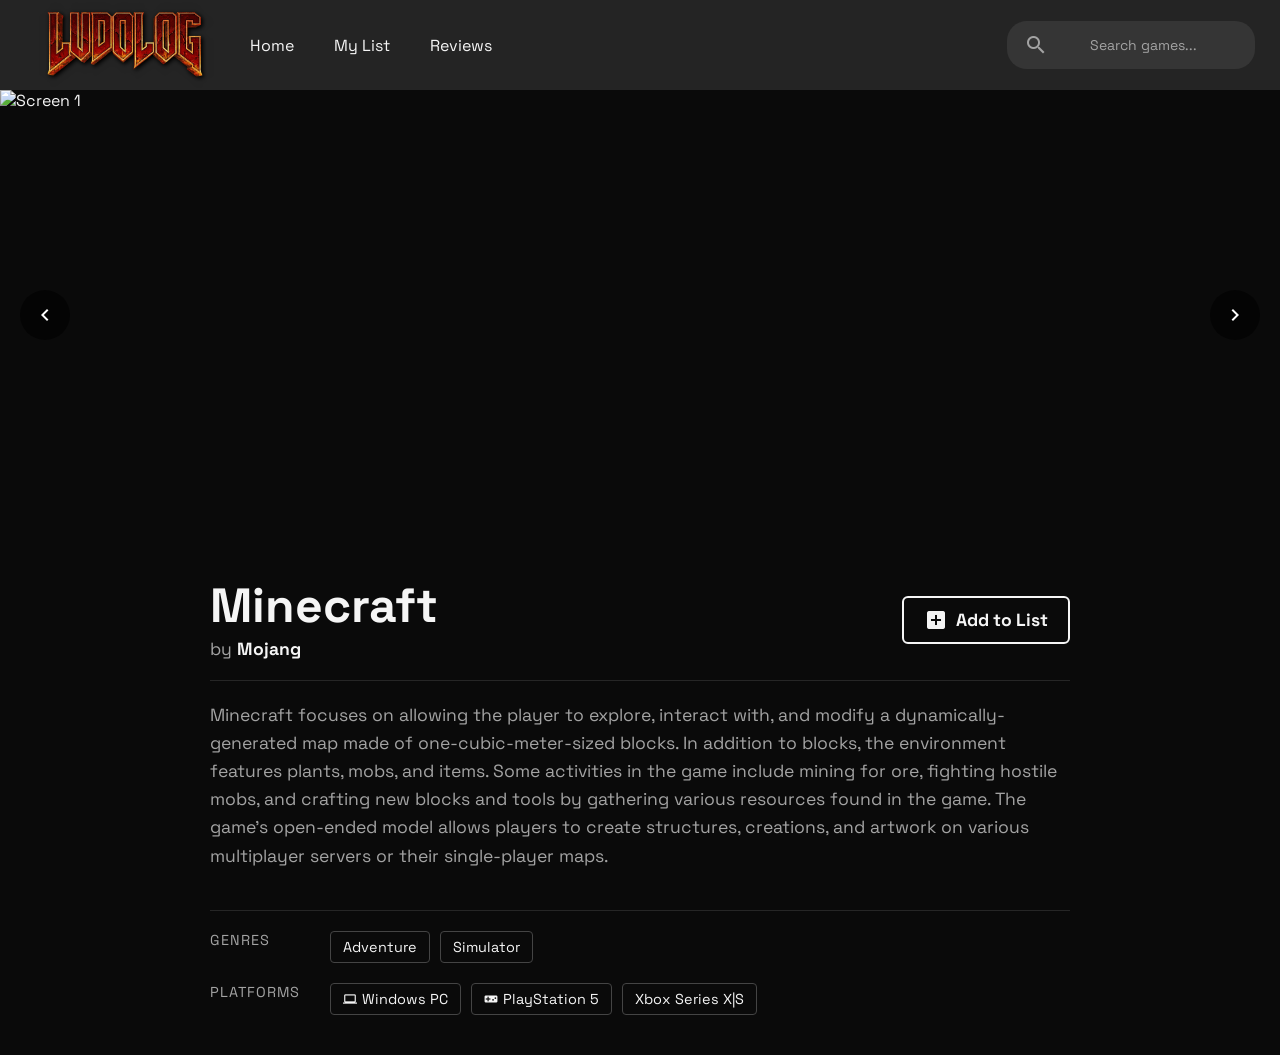
==== details.html @ b071412a "dodanie widoku szczegółowego, dodanie gwiazdek w index.html" ====
<!DOCTYPE html>
<html lang="pl">
<head>
    <meta charset="UTF-8">
    <meta name="viewport" content="width=device-width, initial-scale=1.0">
    <title>Ludolog</title>
    <link rel="stylesheet" href="style.css">
    <link rel="stylesheet" href="details.css">

    <link rel="preconnect" href="https://fonts.googleapis.com">
    <link rel="preconnect" href="https://fonts.gstatic.com" crossorigin>
    <link href="https://fonts.googleapis.com/css2?family=Space+Grotesk:wght@300..700&display=swap" rel="stylesheet">
    
    <link href="https://fonts.googleapis.com/icon?family=Material+Icons" rel="stylesheet">
</head>
<body>
    
    <header class="main-header">
        <div class="header-left">
            <a href="./index.html"><img src="./logo_cien.png" class="logo" alt="Ludolog Logo"></a>
            <nav class="navigation">
                <ul>
                    <li><a href="./index.html">Home</a></li>
                    <li><a href="./mylist.html">My List</a></li>
                    <li><a href="#">Reviews</a></li>
                </ul>
            </nav>
        </div>
        <div class="header-right">
            <div class="search-container">
                <span class="material-icons search-icon">search</span>
                <input type="text" placeholder="Search games..." class="search-input">
            </div>
        </div>
    </header>

   <main class="game-details-page">
        
        <section class="carousel-container">
            <button class="carousel-btn left" onclick="scrollCarousel(-1)">
                <span class="material-icons">chevron_left</span>
            </button>
            
            <div class="carousel-track" id="screenshot-track">
                <img src="https://image.api.playstation.com/vulcan/ap/rnd/202407/2423/6fe83bf38f93a06816c21b46ce73945f157260319c4a77d2.jpg?w=1920&thumb=false" alt="Screen 1">
                <img src="https://image.api.playstation.com/vulcan/ap/rnd/202407/2423/0193d3b773501fffe0609513ab4e134ff14759ede12d4423.jpg?w=1920&thumb=false" alt="Screen 2">
                <img src="https://image.api.playstation.com/vulcan/ap/rnd/202407/2423/fc3e64baae92f6976c2ec81e4020e7862c9afaaf103c1317.jpg?w=1920&thumb=false" alt="Screen 3">
            </div>

            <button class="carousel-btn right" onclick="scrollCarousel(1)">
                <span class="material-icons">chevron_right</span>
            </button>
        </section>

        <section class="game-info-wrapper">
            
            <div class="title-row">
                <div class="title-left">
                    <h1 class="game-title">Minecraft</h1>
                    <p class="game-developer">by <strong>Mojang</strong></p>
                </div>
                <div class="title-right">
                    <button class="btn btn-add">
                        <span class="material-icons">add_box</span> Add to List
                    </button>
                </div>
            </div>

            <p class="game-description">
                Minecraft focuses on allowing the player to explore, interact with, and modify a dynamically-generated map made of one-cubic-meter-sized blocks. In addition to blocks, the environment features plants, mobs, and items. Some activities in the game include mining for ore, fighting hostile mobs, and crafting new blocks and tools by gathering various resources found in the game. The game's open-ended model allows players to create structures, creations, and artwork on various multiplayer servers or their single-player maps.
            </p>

            <div class="meta-section">
                <div class="meta-row">
                    <span class="meta-label">GENRES</span>
                    <div class="pills-group">
                        <span class="pill">Adventure</span>
                        <span class="pill">Simulator</span>
                    </div>
                </div>
                <div class="meta-row">
                    <span class="meta-label">PLATFORMS</span>
                    <div class="pills-group">
                        <span class="pill"><span class="material-icons" style="font-size: 14px;">computer</span> Windows PC</span>
                        <span class="pill"><span class="material-icons" style="font-size: 14px;">videogame_asset</span> PlayStation 5</span>
                        <span class="pill">Xbox Series X|S</span>
                    </div>
                </div>
            </div>

        </section>
    </main>

    <script>
        function scrollCarousel(direction) {
            const track = document.getElementById('screenshot-track');
            track.scrollBy({ left: track.clientWidth * direction, behavior: 'smooth' });
        }
    </script>

</body>
</html>
---- style.css ----
:root {
    --bg-main: #0a0a0a;
    --bg-surface: #171717;
    --text-primary: #f5f5f5;
    --text-secondary: #a3a3a3;
}

* {
    box-sizing: border-box;
    margin: 0;
    padding: 0;
}

body {
    background-color: var(--bg-main);
    color: var(--text-primary);
    font-family: 'Space Grotesk', sans-serif;
    display: flex;
    flex-direction: column;
}

.main-header {
    display: flex;
    justify-content: space-between;
    align-items: center;
    height: 90px;
    background: #242424;
    width: 100%;
    padding-right: 20px;
    padding: 0 25px;

    position: sticky;
    top: 0;
    z-index: 100;
}

.header-left {
    display: flex;
    align-items: center;
}

.header-right input {
    padding: 8px 32px;
}

.logo {
  width: 200px;
  margin-right: 25px;
  cursor: pointer;
}

.navigation ul {
    display: flex;
    list-style: none;
    gap: 40px;
}

.navigation a {
    color: var(--text-primary);
    text-decoration: none;
}

.hero-banner {
    height: 70vh; 
    background-image: url('https://image.api.playstation.com/vulcan/img/cfn/11307dSLGPYbfJRCxju9sqfXEbXcBtWYayUdp7WurqlCJW00Dul5UoUIeXygp8EptD8baUnedEzegLGwqeZPuXbsFxcs6PeF.jpg'); 
    background-size: cover; 
    background-position: center;

    display: flex;
    align-items: center;
    padding: 0 50px;
    
    position: relative; /*gradient*/
}

.hero-banner::after {
    content: "";
    position: absolute;
    bottom: 0;
    left: 0;
    width: 100%;
    height: 200px;
    background: linear-gradient(to top, #0a0a0a 0%, transparent 100%);
}

.hero-content {
    max-width: 600px;
    position: relative;
    z-index: 2;
}

.hero-title {
    font-size: 3rem;
    margin-bottom: 20px;
    text-shadow: 2px 2px 5px rgba(0,0,0,0.8);
}

.hero-desc {
    font-size: 1.2rem;
    margin-bottom: 30px;
    line-height: 1.5;
    text-shadow: 1px 1px 3px rgba(0,0,0,0.8);
}

.hero-buttons {
    display: flex;
    gap: 15px;
}

.btn {
    padding: 10px 25px;
    font-size: 1.1rem;
    font-weight: bold;
    border: none;
    border-radius: 4px;
    cursor: pointer;
    font-family: 'Space Grotesk', sans-serif;
}

.btn-add {
    background-color: white;
    color: black;
}

.btn-info {
    background-color: rgba(109, 109, 110, 0.7);
    color: white;
}

.game-row {
    margin-top: 20px;
    padding: 0 50px;
    margin-bottom: 40px;
}

.row-title {
    font-size: 1.4rem;
    color: var(--text-primary);
    margin-bottom: 15px;
    font-weight: 600;
}

.row-posters {
    display: flex;
    gap: 15px;
    overflow-x: auto;
    overflow-y: hidden;
    padding: 20px 0;
    scroll-behavior: smooth;
}

.row-posters::-webkit-scrollbar {
    display: none;
}

.row-poster {
    width: 260px;
    height: 146px;
    object-fit: cover;
    border-radius: 6px;
    cursor: pointer;
    transition: transform 0.3s ease-out;
    flex-shrink: 0;
}

.row-poster:hover {
    transform: scale(1.08);
    z-index: 10;
}

.search-container {
    display: flex;
    align-items: center;
    background-color: rgba(255, 255, 255, 0.08);
    border: 1px solid transparent;
    border-radius: 20px;
    padding: 6px 16px;
    transition: all 0.3s ease;
}

.search-container:focus-within {
    background-color: rgba(0, 0, 0, 0.8);
    border-color: var(--text-primary);
}

.search-icon {
    color: var(--text-secondary);
    margin-right: 10px;
    font-size: 20px; 
    transition: color 0.3s ease;
}

.search-container:focus-within .search-icon {
    color: var(--text-primary);
}

.search-input {
    background: transparent;
    border: none;
    color: var(--text-primary);
    font-family: inherit;
    font-size: 14px;
    width: 180px;
    outline: none;
    transition: width 0.3s ease;
}

.search-input:focus {
    width: 250px; 
}

.search-input::placeholder {
    color: var(--text-secondary);
}

.game-card {
    position: relative;
    width: 260px;
    height: 146px;
    flex-shrink: 0;
    border-radius: 6px;
    overflow: hidden;
    cursor: pointer;
    transition: transform 0.3s ease-out;
}

.game-card:hover {
    transform: scale(1.08);
    z-index: 10;
}

.row-poster {
    width: 100%;
    height: 100%;
    object-fit: cover;
    display: block;
}

.rating-overlay {
    position: absolute;
    bottom: 0;
    left: 0;
    width: 100%;
    background: rgba(0, 0, 0, 0.6);
    color: white;
    padding: 10px;
    display: flex;
    justify-content: center;
    gap: 10px;
    align-items: center;
    transform: translateY(100%);
    transition: transform 0.3s ease-in-out;
    box-sizing: border-box;
}

.game-card:hover .rating-overlay {
    transform: translateY(0);
}

.stars {
    color: #f1c40f; 
    letter-spacing: 2px;
}

.rating-text {
    font-weight: 700;
    font-size: 1.1rem;
}
---- details.css ----
.game-details-page {
    width: 100%;
}

.carousel-container {
    position: relative;
    width: 100%;
    height: 50vh;
}

.carousel-container::after {
    content: "";
    position: absolute;
    bottom: 0;
    left: 0;
    width: 100%;
    
    height: 150px; 
    
    background: linear-gradient(to top, var(--bg-main) 0%, transparent 100%);
    
    pointer-events: none; 
    
    z-index: 5; 
}

.carousel-track {
    display: flex;
    overflow-x: auto;
    scroll-behavior: smooth;
    scroll-snap-type: x mandatory;
    height: 100%;
    scrollbar-width: none; 
    -ms-overflow-style: none;
}

.carousel-track::-webkit-scrollbar {
    display: none;
}

.carousel-track img {
    flex: 0 0 100%;
    height: 100%;
    object-fit: cover;
    scroll-snap-align: center; 
}

.carousel-btn {
    position: absolute;
    top: 50%;
    transform: translateY(-50%);
    background: rgba(0, 0, 0, 0.6);
    color: white;
    border: none;
    border-radius: 50%;
    width: 50px;
    height: 50px;
    cursor: pointer;
    z-index: 10;
    display: flex;
    align-items: center;
    justify-content: center;
    transition: background 0.3s;
}

.carousel-btn:hover {
    background: rgba(255, 255, 255, 0.8); 
    color: black;
}

.carousel-btn.left { left: 20px; }
.carousel-btn.right { right: 20px; }

.game-info-wrapper {
    max-width: 900px;
    margin: 0 auto;
    padding: 40px 20px;
}

.title-row {
    display: flex;
    justify-content: space-between;
    align-items: center;
    margin-bottom: 20px;
    border-bottom: 1px solid #262626; 
    padding-bottom: 20px;
}

.game-title {
    font-size: 3rem;
    line-height: 1.1;
    margin-bottom: 5px;
}

.game-developer {
    color: var(--text-secondary);
    font-size: 1.1rem;
}

.game-developer strong {
    color: var(--text-primary);
}

.btn-add {
    background-color: transparent;
    border: 2px solid var(--text-primary);
    color: var(--text-primary);
    display: flex;
    align-items: center;
    gap: 8px;
    border-radius: 6px;
    padding: 10px 20px;
}

.btn-add:hover {
    background-color: var(--text-primary);
    color: var(--bg-main);
}

.game-description {
    font-size: 1.1rem;
    color: var(--text-secondary);
    line-height: 1.6;
    margin-bottom: 40px;
}

.meta-section {
    display: flex;
    flex-direction: column;
    gap: 20px;
    border-top: 1px solid #262626;
    padding-top: 20px;
}

.meta-row {
    display: flex;
    align-items: flex-start;
}

.meta-label {
    width: 120px; 
    color: var(--text-secondary);
    font-size: 0.9rem;
    letter-spacing: 1px;
}

.pills-group {
    display: flex;
    flex-wrap: wrap;
    gap: 10px;
}

.pill {
    display: flex;
    align-items: center;
    gap: 5px;
    background-color: transparent;
    border: 1px solid #444;
    color: var(--text-primary);
    padding: 6px 12px;
    border-radius: 4px;
    font-size: 0.9rem;
    cursor: pointer;
    transition: background-color 0.2s, border-color 0.2s;
}

.pill:hover {
    background-color: rgba(255, 255, 255, 0.1);
    border-color: var(--text-primary);
}
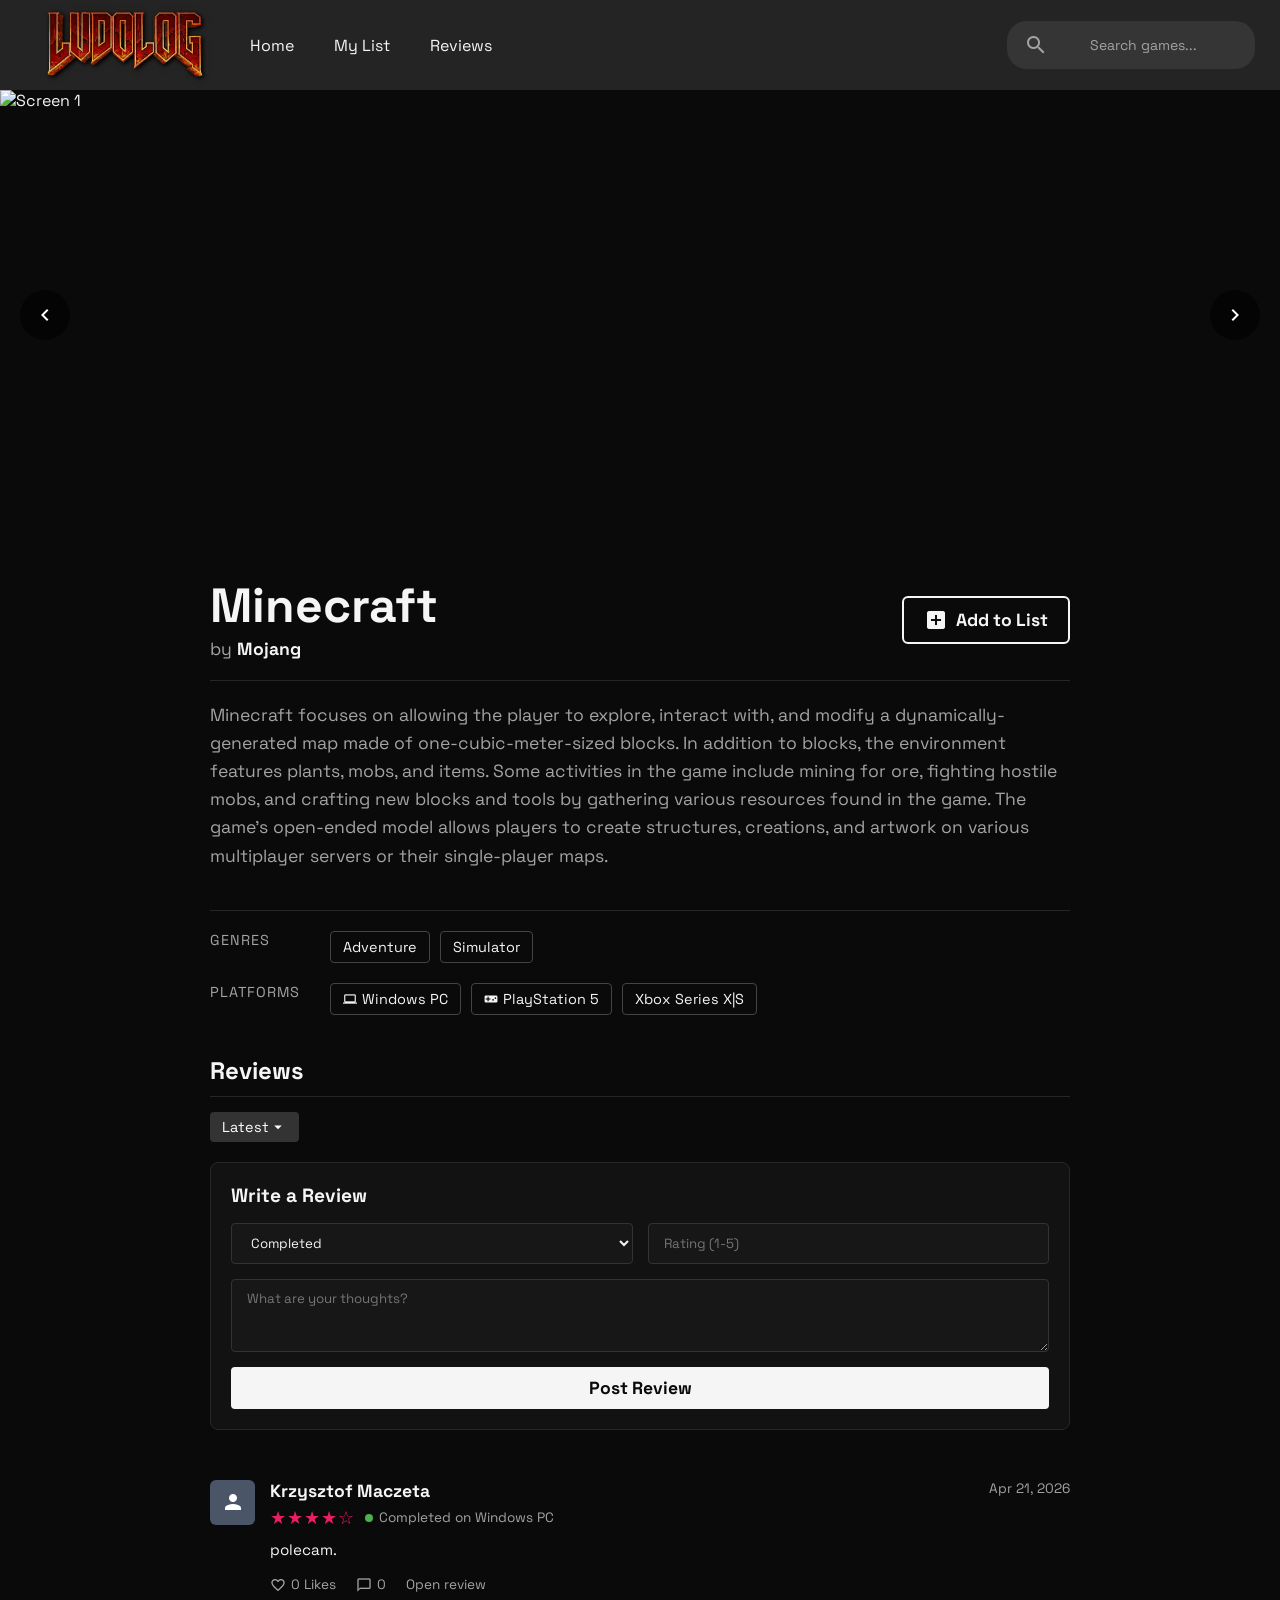
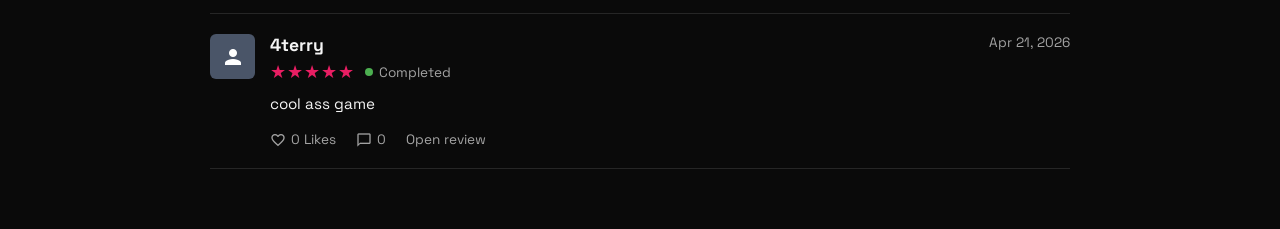
==== commit e7802170: "dodanie formularza i script.js" ====
--- a/details.html
+++ b/details.html
@@ -12,6 +12,8 @@
     <link href="https://fonts.googleapis.com/css2?family=Space+Grotesk:wght@300..700&display=swap" rel="stylesheet">
     
     <link href="https://fonts.googleapis.com/icon?family=Material+Icons" rel="stylesheet">
+
+    <script src="script.js"></script>
 </head>
 <body>
     
@@ -87,7 +89,82 @@
                     </div>
                 </div>
             </div>
+        </section>
 
+        <section class="reviews-section">
+            <div class="reviews-header">
+                <h2>Reviews</h2>
+            </div>
+            
+            <div class="reviews-filter">
+                <button class="btn-filter">Latest <span class="material-icons" style="font-size: 18px;">arrow_drop_down</span></button>
+            </div>
+
+            <div class="add-review-box">
+                <h3 style="margin-bottom: 15px; font-size: 1.2rem;">Write a Review</h3>
+                <form class="vault-form">
+                    <div class="form-row">
+                        <select id="status" class="form-input" required>
+                            <option value="completed">Completed</option>
+                            <option value="playing">Playing</option>
+                            <option value="dropped">Dropped</option>
+                        </select>
+                        <input type="number" id="rating" class="form-input" min="1" max="5" placeholder="Rating (1-5)" required>
+                    </div>
+                    <textarea id="review" class="form-input" rows="3" placeholder="What are your thoughts?" required></textarea>
+                    <button type="submit" class="btn btn-submit">Post Review</button>
+                </form>
+            </div>
+
+            <div id="user-reviews-container" class="reviews-list">
+                
+                <div class="review-item">
+                    <div class="review-avatar">
+                        <span class="material-icons">person</span>
+                    </div>
+                    <div class="review-content">
+                        <div class="review-top">
+                            <span class="reviewer-name">Krzysztof Maczeta</span>
+                            <span class="review-date">Apr 21, 2026</span>
+                        </div>
+                        <div class="review-meta">
+                            <span class="review-stars">★★★★☆</span>
+                            <span class="review-status"><span class="status-dot"></span> Completed on Windows PC</span>
+                        </div>
+                        <p class="review-text">
+                            polecam.
+                        </p>
+                        <div class="review-actions">
+                            <span class="action-btn"><span class="material-icons">favorite_border</span> 0 Likes</span>
+                            <span class="action-btn"><span class="material-icons">chat_bubble_outline</span> 0</span>
+                            <span class="action-btn">Open review</span>
+                        </div>
+                    </div>
+                </div>
+
+                <div class="review-item">
+                    <div class="review-avatar">
+                        <span class="material-icons">person</span>
+                    </div>
+                    <div class="review-content">
+                        <div class="review-top">
+                            <span class="reviewer-name">4terry</span>
+                            <span class="review-date">Apr 21, 2026</span>
+                        </div>
+                        <div class="review-meta">
+                            <span class="review-stars">★★★★★</span>
+                            <span class="review-status"><span class="status-dot"></span> Completed</span>
+                        </div>
+                        <p class="review-text">cool ass game</p>
+                        <div class="review-actions">
+                            <span class="action-btn"><span class="material-icons">favorite_border</span> 0 Likes</span>
+                            <span class="action-btn"><span class="material-icons">chat_bubble_outline</span> 0</span>
+                            <span class="action-btn">Open review</span>
+                        </div>
+                    </div>
+                </div>
+
+            </div>
         </section>
     </main>
 
--- a/details.css
+++ b/details.css
@@ -167,4 +167,102 @@
 .pill:hover {
     background-color: rgba(255, 255, 255, 0.1);
     border-color: var(--text-primary);
+}
+
+.reviews-section {
+    max-width: 900px;
+    margin: 0 auto;
+    padding: 0 20px 60px 20px;
+}
+
+.reviews-header {
+    display: flex;
+    justify-content: space-between;
+    align-items: center;
+    margin-bottom: 15px;
+    border-bottom: 1px solid #262626;
+    padding-bottom: 10px;
+}
+
+.reviews-header h2 { font-size: 1.5rem; }
+
+.reviews-filter { margin-bottom: 20px; }
+.btn-filter { 
+    background: #333; color: white; border: none; padding: 6px 12px; border-radius: 4px; 
+    display: flex; align-items: center; cursor: pointer; font-family: inherit; font-size: 0.9rem;
+}
+
+.review-item {
+    display: flex;
+    gap: 15px;
+    padding: 20px 0;
+    border-bottom: 1px solid #262626;
+    animation: fadeIn 0.5s ease-in-out; /* Dodajemy małą animację dla nowych recenzji z JS! */
+}
+
+@keyframes fadeIn {
+    from { opacity: 0; transform: translateY(-10px); }
+    to { opacity: 1; transform: translateY(0); }
+}
+
+.review-avatar {
+    width: 45px; height: 45px; background: #4a5568; border-radius: 6px; 
+    display: flex; align-items: center; justify-content: center; color: white; flex-shrink: 0;
+}
+
+.review-content { width: 100%; }
+.review-top { display: flex; justify-content: space-between; margin-bottom: 5px; }
+.reviewer-name { font-weight: bold; font-size: 1.1rem; }
+.review-date { color: var(--text-secondary); font-size: 0.85rem; }
+
+.review-meta { display: flex; align-items: center; gap: 10px; margin-bottom: 10px; font-size: 0.85rem; }
+.review-stars { color: #e91e63; letter-spacing: 1px; font-size: 1.1rem;} /* Różowy kolor z Backloggd */
+.review-status { color: var(--text-secondary); display: flex; align-items: center; gap: 6px; }
+.status-dot { width: 8px; height: 8px; background: #4caf50; border-radius: 50%; display: inline-block; }
+
+.review-text { line-height: 1.5; color: var(--text-primary); margin-bottom: 15px; font-size: 0.95rem; }
+
+.review-actions { display: flex; gap: 20px; color: var(--text-secondary); font-size: 0.85rem; }
+.action-btn { display: flex; align-items: center; gap: 5px; cursor: pointer; transition: color 0.2s; }
+.action-btn .material-icons { font-size: 16px; }
+.action-btn:hover { color: var(--text-primary); }
+
+.add-review-box {
+    background-color: rgba(255, 255, 255, 0.03); /* Bardzo subtelne tło */
+    padding: 20px;
+    border-radius: 8px;
+    margin-bottom: 30px;
+    border: 1px solid #262626;
+}
+
+.form-row {
+    display: flex;
+    gap: 15px;
+    margin-bottom: 15px;
+}
+
+.form-input {
+    background-color: #171717;
+    border: 1px solid #333;
+    color: var(--text-primary);
+    padding: 10px 15px;
+    border-radius: 4px;
+    font-family: inherit;
+    width: 100%;
+    transition: border-color 0.3s;
+}
+
+.form-input:focus {
+    outline: none;
+    border-color: #e91e63;
+}
+
+.btn-submit {
+    background-color: var(--text-primary);
+    color: var(--bg-main);
+    width: 100%;
+    margin-top: 10px;
+}
+.btn-submit:hover {
+    background-color: #ccc;
 }
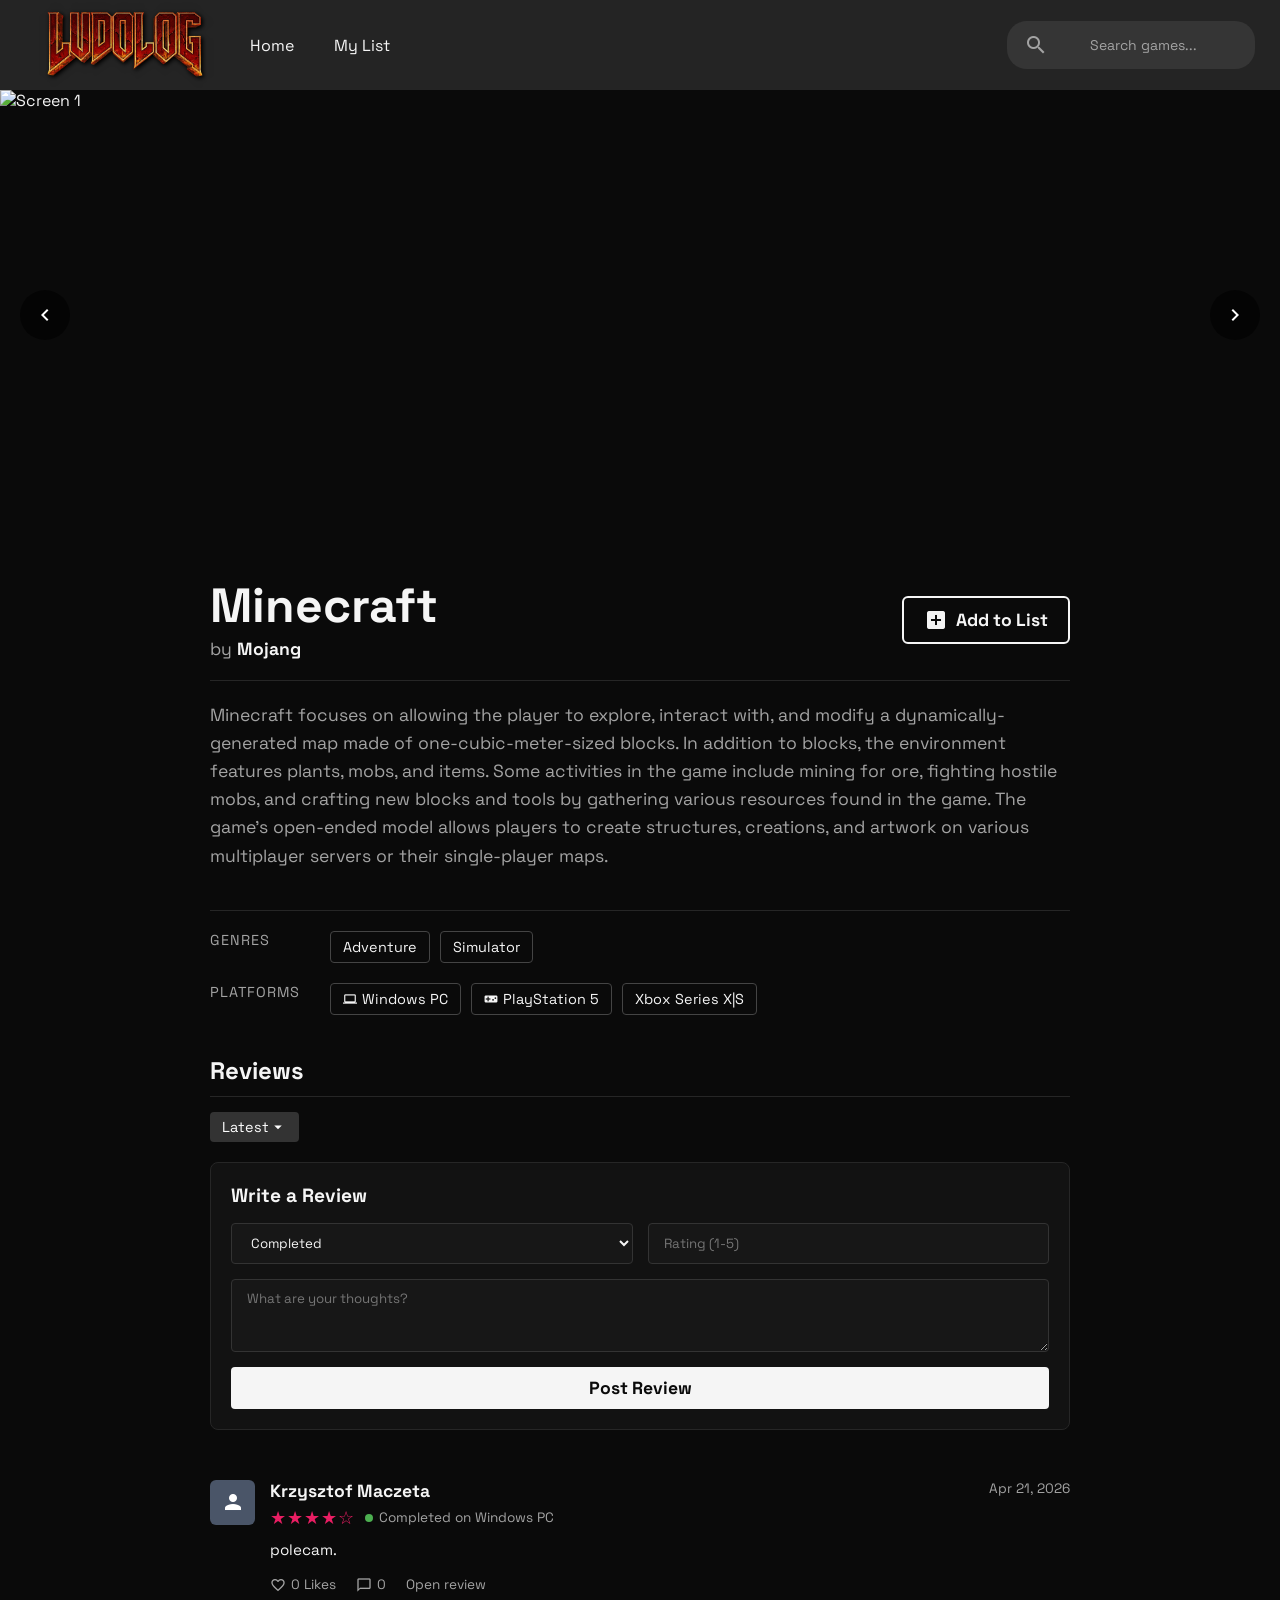
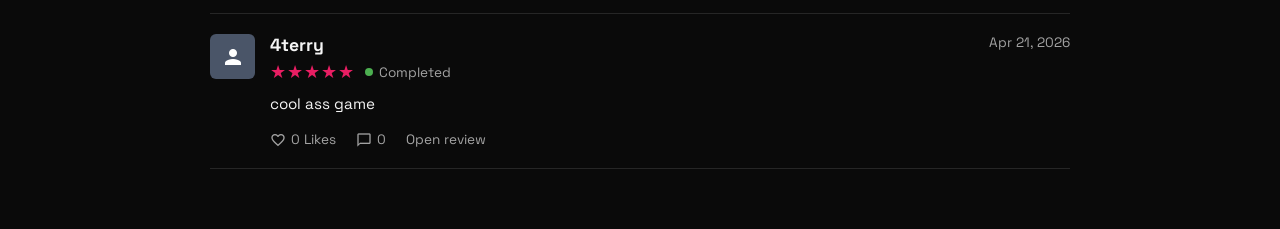
==== commit 9292a69c: "Add files via upload" ====
--- a/details.html
+++ b/details.html
@@ -24,7 +24,6 @@
                 <ul>
                     <li><a href="./index.html">Home</a></li>
                     <li><a href="./mylist.html">My List</a></li>
-                    <li><a href="#">Reviews</a></li>
                 </ul>
             </nav>
         </div>
@@ -58,8 +57,8 @@
             
             <div class="title-row">
                 <div class="title-left">
-                    <h1 class="game-title">Minecraft</h1>
-                    <p class="game-developer">by <strong>Mojang</strong></p>
+                    <h1 class="game-title" id="dynamic-title">Minecraft</h1>
+                    <p class="game-developer" id="dynamic-developer">by <strong>Mojang</strong></p>
                 </div>
                 <div class="title-right">
                     <button class="btn btn-add">
@@ -68,21 +67,21 @@
                 </div>
             </div>
 
-            <p class="game-description">
+            <p class="game-description" id="dynamic-desc">
                 Minecraft focuses on allowing the player to explore, interact with, and modify a dynamically-generated map made of one-cubic-meter-sized blocks. In addition to blocks, the environment features plants, mobs, and items. Some activities in the game include mining for ore, fighting hostile mobs, and crafting new blocks and tools by gathering various resources found in the game. The game's open-ended model allows players to create structures, creations, and artwork on various multiplayer servers or their single-player maps.
             </p>
 
             <div class="meta-section">
                 <div class="meta-row">
                     <span class="meta-label">GENRES</span>
-                    <div class="pills-group">
+                    <div class="pills-group" id="dynamic-genres">
                         <span class="pill">Adventure</span>
                         <span class="pill">Simulator</span>
                     </div>
                 </div>
                 <div class="meta-row">
                     <span class="meta-label">PLATFORMS</span>
-                    <div class="pills-group">
+                    <div class="pills-group" id="dynamic-platforms">
                         <span class="pill"><span class="material-icons" style="font-size: 14px;">computer</span> Windows PC</span>
                         <span class="pill"><span class="material-icons" style="font-size: 14px;">videogame_asset</span> PlayStation 5</span>
                         <span class="pill">Xbox Series X|S</span>
@@ -102,7 +101,7 @@
 
             <div class="add-review-box">
                 <h3 style="margin-bottom: 15px; font-size: 1.2rem;">Write a Review</h3>
-                <form class="vault-form">
+                <form class="details-form">
                     <div class="form-row">
                         <select id="status" class="form-input" required>
                             <option value="completed">Completed</option>
--- a/style.css
+++ b/style.css
@@ -266,3 +266,89 @@
     font-weight: 700;
     font-size: 1.1rem;
 }
+
+@media (max-width: 768px) {
+    
+    .main-header {
+        flex-direction: column;
+        height: auto;
+        padding: 15px;
+        gap: 15px;
+        position: relative;
+    }
+
+    .header-left {
+        flex-direction: column;
+        width: 100%;
+        gap: 10px;
+    }
+
+    .logo {
+        width: 150px;
+        margin-right: 0;
+    }
+
+    .navigation ul {
+        gap: 15px;
+        flex-wrap: wrap;
+        justify-content: center;
+        padding: 0;
+    }
+
+    .hero-banner {
+        padding: 0 20px;
+    }
+
+    .game-row {
+        padding: 0 20px;
+    }
+
+    .hero-title {
+        font-size: 2.2rem;
+    }
+
+    .hero-desc {
+        font-size: 1rem;
+    }
+
+    .hero-buttons {
+        flex-direction: column;
+        width: 100%;
+    }
+
+    .hero-buttons .btn {
+        width: 100%;
+    }
+
+    .search-container {
+        width: 100%;
+        justify-content: center;
+    }
+    
+    .search-input {
+        width: 100%;
+    }
+    
+    .search-input:focus {
+        width: 100%;
+    }
+}
+
+.grid-posters {
+    display: grid;
+    grid-template-columns: repeat(auto-fill, minmax(260px, 1fr));
+    gap: 20px;
+    padding: 20px 0;
+}
+
+.grid-posters .game-card {
+    width: 100%;
+}
+
+.loading-spinner {
+    text-align: center;
+    padding: 20px;
+    color: var(--text-secondary);
+    font-size: 1.2rem;
+    display: none;
+}
